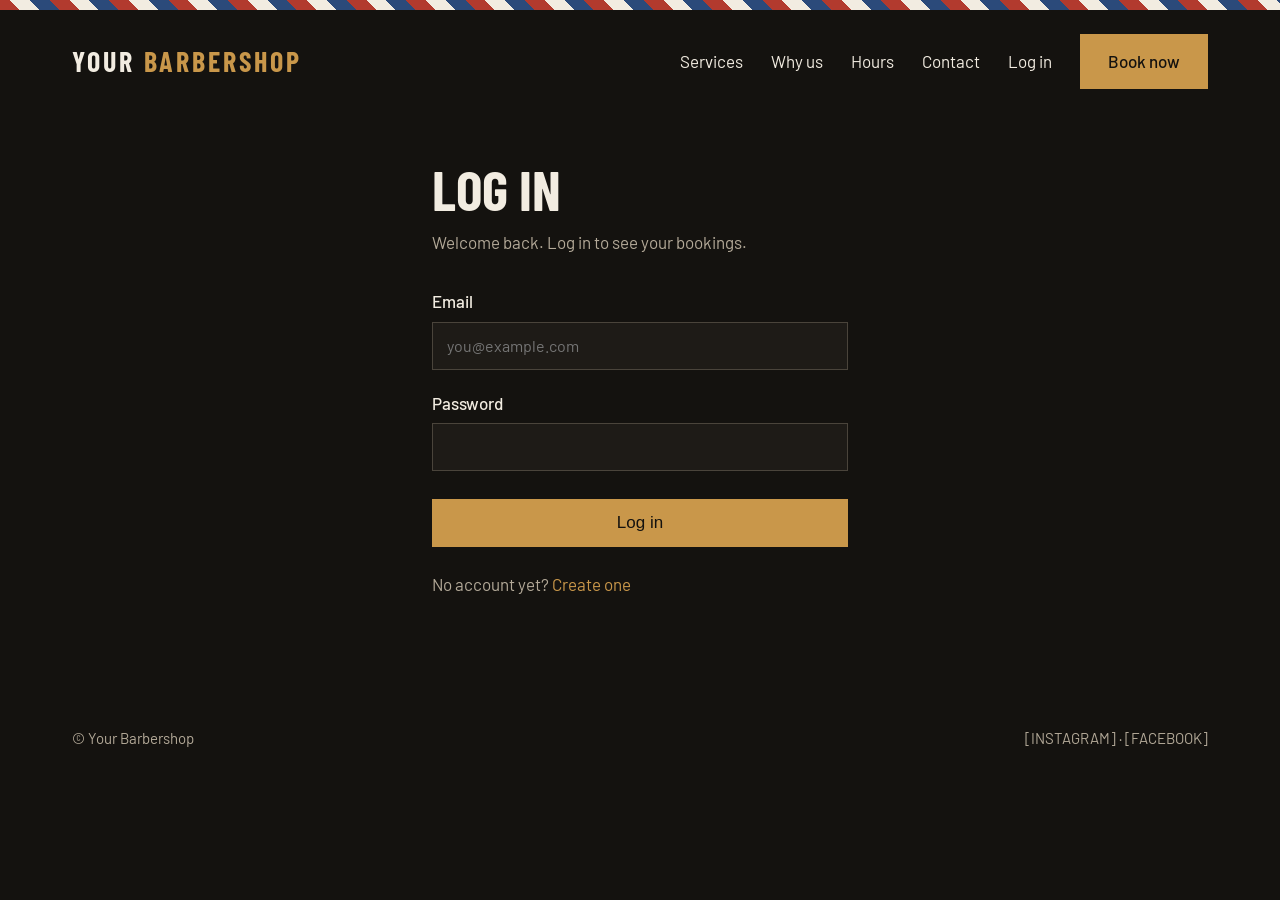
==== pages/account.html @ e2cb4f26 "Add booking, accounts, admin page, restructure scripts" ====
<!DOCTYPE html>
<html lang="en">
<head>
  <meta charset="utf-8">
  <meta name="viewport" content="width=device-width, initial-scale=1">
  <title>My account – Your Barbershop</title>
  <link rel="preconnect" href="https://fonts.googleapis.com">
  <link rel="preconnect" href="https://fonts.gstatic.com" crossorigin>
  <link href="https://fonts.googleapis.com/css2?family=Barlow+Condensed:wght@500;700&family=Barlow:wght@400;500&display=swap" rel="stylesheet">
  <link rel="stylesheet" href="../assets/css/style.css">
</head>
<body class="page">

  <div class="page__stripe"></div>

  <header class="header">
    <div class="header__inner">
      <a class="header__logo" href="../index.html">Your <span class="header__logo-accent">Barbershop</span></a>
      <button class="header__toggle" type="button" aria-label="Open menu" aria-expanded="false" aria-controls="menu">
        <span class="header__toggle-bar"></span>
        <span class="header__toggle-bar"></span>
        <span class="header__toggle-bar"></span>
      </button>
      <nav class="header__nav" id="menu">
        <a class="header__link" href="../index.html#services">Services</a>
        <a class="header__link" href="../index.html#why-us">Why us</a>
        <a class="header__link" href="../index.html#hours">Hours</a>
        <a class="header__link" href="../index.html#contact">Contact</a>
        <a class="header__link" href="account.html">Account</a>
        <a class="btn btn--primary header__button" href="booking.html">Book now</a>
      </nav>
    </div>
  </header>

  <main class="account">
    <div class="account__inner">
      <h1 class="account__title">My account</h1>

      <div class="account__details" data-account hidden>
        <section class="account__section">
          <h2 class="account__heading">Upcoming bookings</h2>
          <div id="upcoming-list"></div>
        </section>

        <ul class="account__list">
          <li class="account__item"><span class="account__label">Name</span><span class="account__value" data-field="name"></span></li>
          <li class="account__item"><span class="account__label">Email</span><span class="account__value" data-field="email"></span></li>
          <li class="account__item"><span class="account__label">Phone</span><span class="account__value" data-field="phone"></span></li>
        </ul>
        <button class="btn btn--outline account__logout" type="button" id="logout">Log out</button>

        <section class="account__section account__section--history">
          <h2 class="account__heading">Booking history</h2>
          <div id="history-list"></div>
        </section>
      </div>
    </div>
  </main>

  <footer class="footer">
    <div class="footer__inner">
      <span>© Your Barbershop</span>
      <span>[INSTAGRAM] · [FACEBOOK]</span>
    </div>
  </footer>

  <script src="../assets/js/common.js"></script>
  <script src="../assets/js/header.js"></script>
  <script src="../assets/js/account.js"></script>
</body>
</html>
---- assets/css/style.css ----
/* ===== Minimal reset ===== */

*,
*::before,
*::after {
  box-sizing: border-box;
}

body,
h1,
h2,
h3,
p {
  margin: 0;
}

a {
  color: inherit;
  text-decoration: none;
}

/* ===== Page ===== */

.page {
  background-color: #14120f;
  color: #f2ece1;
  font-family: 'Barlow', sans-serif;
  font-size: 17px;
  line-height: 1.6;
}

.page__stripe {
  height: 10px;
  background: repeating-linear-gradient(
    45deg,
    #b23a2e 0 14px,
    #f2ece1 14px 28px,
    #2b4a7a 28px 42px
  );
}

/* ===== Button ===== */

.btn {
  display: inline-block;
  padding: 14px 28px;
  font-weight: 500;
  text-align: center;
  transition: background-color 0.2s, color 0.2s, border-color 0.2s;
}

.btn--primary {
  background-color: #c9974a;
  color: #14120f;
  border: 0;
  cursor: pointer;
}

.btn--primary:hover {
  background-color: #e3b56d;
}

.btn--outline {
  border: 1px solid #4a443b;
  color: #f2ece1;
}

.btn--outline:hover {
  border-color: #c9974a;
  color: #c9974a;
}

/* ===== Status (open / closed) ===== */

.status {
  display: inline-block;
  margin-bottom: 20px;
  padding: 6px 14px;
  border: 1px solid #4a443b;
  font-size: 15px;
  color: #b3a998;
}

.status--open {
  border-color: #4f9a62;
  color: #7fd195;
}

.status--closed {
  border-color: #b23a2e;
  color: #ec8a7f;
}

/* ===== Header ===== */

.header__inner {
  position: relative;
  max-width: 1200px;
  margin: 0 auto;
  padding: 24px 32px;
  display: flex;
  align-items: center;
  justify-content: space-between;
  gap: 16px;
}

.header__logo {
  font-family: 'Barlow Condensed', sans-serif;
  font-weight: 700;
  font-size: 28px;
  letter-spacing: 3px;
  text-transform: uppercase;
}

.header__logo-accent {
  color: #c9974a;
}

.header__nav {
  display: flex;
  align-items: center;
  gap: 28px;
}

.header__link:hover {
  color: #c9974a;
}

.header__toggle {
  display: none;
  width: 48px;
  height: 48px;
  padding: 0;
  border: 1px solid #4a443b;
  background: none;
  cursor: pointer;
  flex-direction: column;
  align-items: center;
  justify-content: center;
  gap: 5px;
}

.header__toggle-bar {
  display: block;
  width: 22px;
  height: 2px;
  background-color: #f2ece1;
}

/* ===== Hero ===== */

.hero__inner {
  max-width: 1200px;
  margin: 0 auto;
  padding: 48px 32px 96px;
  display: grid;
  grid-template-columns: repeat(auto-fit, minmax(320px, 1fr));
  align-items: center;
  gap: 56px;
}

.hero__eyebrow {
  font-family: 'Barlow Condensed', sans-serif;
  font-weight: 500;
  font-size: 18px;
  letter-spacing: 4px;
  text-transform: uppercase;
  color: #c9974a;
}

.hero__title {
  margin: 16px 0 24px;
  font-family: 'Barlow Condensed', sans-serif;
  font-weight: 700;
  font-size: clamp(48px, 8vw, 96px);
  line-height: 0.95;
  text-transform: uppercase;
}

.hero__text {
  max-width: 480px;
  margin-bottom: 36px;
  color: #b3a998;
}

.hero__actions {
  display: flex;
  flex-wrap: wrap;
  gap: 16px;
}

.hero__photo {
  min-height: 440px;
  display: flex;
  align-items: center;
  justify-content: center;
  border: 1px solid #4a443b;
  background-color: #1e1b17;
  color: #b3a998;
  font-family: 'Barlow Condensed', sans-serif;
  font-size: 20px;
  letter-spacing: 3px;
  text-transform: uppercase;
}

/* ===== Section ===== */

.section {
  padding: 88px 32px;
}

.section--alt {
  background-color: #1e1b17;
}

.section__inner {
  max-width: 1200px;
  margin: 0 auto;
}

.section__title {
  margin-bottom: 48px;
  font-family: 'Barlow Condensed', sans-serif;
  font-weight: 700;
  font-size: clamp(36px, 5vw, 56px);
  line-height: 1;
  text-transform: uppercase;
}

/* ===== Features ===== */

.features__grid {
  display: grid;
  grid-template-columns: repeat(auto-fit, minmax(260px, 1fr));
  gap: 48px;
}

.feature__number {
  font-family: 'Barlow Condensed', sans-serif;
  font-weight: 700;
  font-size: 48px;
  line-height: 1;
  color: #c9974a;
}

.feature__title {
  margin: 8px 0;
  font-family: 'Barlow Condensed', sans-serif;
  font-weight: 700;
  font-size: 26px;
  text-transform: uppercase;
}

.feature__text {
  color: #b3a998;
}

/* ===== Hours + contact ===== */

.contact__grid {
  display: grid;
  grid-template-columns: repeat(auto-fit, minmax(300px, 1fr));
  gap: 56px;
}

.section__title--compact {
  margin-bottom: 24px;
}

.contact__button {
  margin-top: 24px;
}

/* ===== Quick contact ===== */

.quick {
  display: flex;
  flex-wrap: wrap;
  gap: 12px;
  margin-top: 24px;
}

.quick__link {
  min-height: 48px;
  padding: 12px 24px;
  border: 1px solid #4a443b;
  display: inline-flex;
  align-items: center;
  transition: border-color 0.2s, color 0.2s;
}

.quick__link:hover {
  border-color: #c9974a;
  color: #c9974a;
}

.quick-bar {
  display: none;
}

/* ===== Booking page ===== */

.booking__inner {
  max-width: 640px;
  margin: 0 auto;
  padding: 48px 32px 96px;
}

.booking__title {
  margin-bottom: 16px;
  font-family: 'Barlow Condensed', sans-serif;
  font-weight: 700;
  font-size: clamp(40px, 7vw, 64px);
  line-height: 1;
  text-transform: uppercase;
}

/* ===== Form ===== */

.form__field {
  margin-bottom: 20px;
}

.form__row {
  display: grid;
  grid-template-columns: 1fr 1fr;
  gap: 16px;
}

.form__label {
  display: block;
  margin-bottom: 6px;
  font-weight: 500;
}

.form__input {
  width: 100%;
  min-height: 48px;
  padding: 12px 14px;
  border: 1px solid #4a443b;
  border-radius: 0;
  background-color: #1e1b17;
  color: #f2ece1;
  font-family: 'Barlow', sans-serif;
  font-size: 16px;
}

.form__input:focus {
  outline: 2px solid #c9974a;
  outline-offset: 0;
}

.form__input:disabled {
  opacity: 0.5;
}

.form__input--textarea {
  resize: vertical;
}

.form__input--invalid {
  border-color: #ec8a7f;
}

.form__error {
  min-height: 0;
  margin-top: 4px;
  font-size: 14px;
  color: #ec8a7f;
}

.form__submit {
  width: 100%;
  margin-top: 8px;
  font-size: 17px;
}

.form__message {
  margin-top: 20px;
  color: #7fd195;
}

.form__message--error {
  color: #ec8a7f;
}

/* ===== Footer ===== */

.footer__inner {
  max-width: 1200px;
  margin: 0 auto;
  padding: 32px;
  display: flex;
  flex-wrap: wrap;
  justify-content: space-between;
  gap: 16px;
  font-size: 15px;
  color: #b3a998;
}

/* ===== Tablet and mobile ===== */

@media (max-width: 768px) {
  .page {
    padding-bottom: 64px;
  }

  .header__inner {
    padding: 16px 20px;
  }

  .header__logo {
    font-size: 22px;
    letter-spacing: 2px;
  }

  .header__toggle {
    display: flex;
  }

  .header__nav {
    display: none;
    position: absolute;
    top: 100%;
    left: 0;
    right: 0;
    z-index: 10;
    flex-direction: column;
    align-items: stretch;
    gap: 0;
    background-color: #1e1b17;
    border-top: 1px solid #4a443b;
    border-bottom: 1px solid #4a443b;
  }

  .header__nav--open {
    display: flex;
  }

  .header__link {
    padding: 16px 20px;
    border-bottom: 1px solid #4a443b;
  }

  .header__button {
    margin: 16px 20px;
  }

  .hero__inner {
    padding: 32px 20px 56px;
    gap: 32px;
  }

  .hero__photo {
    min-height: 260px;
  }

  .hero__button {
    flex: 1 1 100%;
  }

  .section {
    padding: 56px 20px;
  }

  .section__title {
    margin-bottom: 32px;
  }

  .features__grid {
    gap: 32px;
  }

  .contact__grid {
    gap: 40px;
  }

  .contact__button {
    display: block;
  }

  .quick {
    display: none;
  }

  .quick-bar {
    position: fixed;
    left: 0;
    right: 0;
    bottom: 0;
    z-index: 20;
    display: flex;
    background-color: #1e1b17;
    border-top: 1px solid #4a443b;
  }

  .quick-bar__link {
    flex: 1;
    min-height: 56px;
    display: flex;
    align-items: center;
    justify-content: center;
    font-weight: 500;
    border-right: 1px solid #4a443b;
  }

  .quick-bar__link:last-child {
    border-right: 0;
  }

  .booking__inner {
    padding: 32px 20px 64px;
  }

  .form__row {
    grid-template-columns: 1fr;
    gap: 0;
  }

  .footer__inner {
    padding: 24px 20px;
  }
}

/* ===== Price list ===== */

.price-list {
  border-top: 1px solid #4a443b;
}

.price-list__item {
  display: grid;
  grid-template-columns: 1fr auto auto auto;
  align-items: center;
  gap: 24px;
  padding: 24px 0;
  border-bottom: 1px solid #4a443b;
}

.price-list__name {
  font-family: 'Barlow Condensed', sans-serif;
  font-weight: 700;
  font-size: 28px;
  text-transform: uppercase;
}

.price-list__badge {
  display: inline-block;
  margin-left: 12px;
  padding: 2px 10px;
  background-color: #c9974a;
  color: #14120f;
  font-family: 'Barlow', sans-serif;
  font-size: 13px;
  font-weight: 500;
  letter-spacing: 1px;
  vertical-align: middle;
}

.price-list__description {
  color: #b3a998;
}

.price-list__duration {
  color: #b3a998;
  white-space: nowrap;
}

.price-list__price {
  min-width: 90px;
  text-align: right;
  font-family: 'Barlow Condensed', sans-serif;
  font-weight: 700;
  font-size: 28px;
  color: #c9974a;
  white-space: nowrap;
}

.btn--small {
  padding: 10px 24px;
}

.services__note {
  margin-top: 24px;
  font-size: 15px;
  color: #b3a998;
}

/* ===== Opening hours ===== */

.hours__row {
  display: flex;
  justify-content: space-between;
  padding: 12px 14px;
  border-bottom: 1px solid #4a443b;
}

.hours__row--today {
  background-color: #14120f;
  outline: 1px solid #c9974a;
  outline-offset: -1px;
}

.hours__time {
  color: #c9974a;
}

.hours__note {
  margin-top: 16px;
  font-size: 14px;
  color: #b3a998;
}

/* ===== Contact details ===== */

.contact__list {
  margin: 0 0 24px;
  padding: 0;
  list-style: none;
}

.contact__item {
  display: flex;
  flex-wrap: wrap;
  justify-content: space-between;
  gap: 4px 16px;
  padding: 12px 0;
  border-bottom: 1px solid #4a443b;
}

.contact__label {
  color: #b3a998;
}

.contact__value {
  text-align: right;
}

.contact__link {
  color: #c9974a;
}

.contact__link:hover {
  color: #e3b56d;
}

.contact__map {
  display: block;
  width: 100%;
  height: 280px;
  margin-top: 24px;
  border: 1px solid #4a443b;
}

@media (max-width: 768px) {
  .price-list__item {
    grid-template-columns: 1fr auto;
    gap: 12px 16px;
    padding: 20px 0;
  }

  .price-list__info,
  .price-list__button {
    grid-column: 1 / -1;
  }

  .price-list__name {
    font-size: 24px;
  }

  .price-list__badge {
    display: block;
    width: fit-content;
    margin: 6px 0 0;
  }

  .price-list__price {
    min-width: 0;
  }

  .contact__value {
    text-align: left;
  }

  .contact__map {
    height: 220px;
  }
}

/* ===== Auth pages ===== */

.auth__inner {
  max-width: 480px;
  margin: 0 auto;
  padding: 48px 32px 96px;
}

.auth__title {
  margin-bottom: 12px;
  font-family: 'Barlow Condensed', sans-serif;
  font-weight: 700;
  font-size: clamp(40px, 7vw, 56px);
  line-height: 1;
  text-transform: uppercase;
}

.auth__text {
  margin-bottom: 32px;
  color: #b3a998;
}

.auth__switch {
  margin-top: 24px;
  color: #b3a998;
}

.auth__link {
  color: #c9974a;
}

.auth__link:hover {
  color: #e3b56d;
}

@media (max-width: 768px) {
  .auth__inner {
    padding: 32px 20px 64px;
  }
}

/* ===== Account page ===== */

.account__inner {
  max-width: 560px;
  margin: 0 auto;
  padding: 48px 32px 96px;
}

.account__title {
  margin-bottom: 32px;
  font-family: 'Barlow Condensed', sans-serif;
  font-weight: 700;
  font-size: clamp(40px, 7vw, 56px);
  line-height: 1;
  text-transform: uppercase;
}

.account__list {
  margin: 0 0 32px;
  padding: 0;
  list-style: none;
  border-top: 1px solid #4a443b;
}

.account__item {
  display: flex;
  flex-wrap: wrap;
  justify-content: space-between;
  gap: 4px 16px;
  padding: 16px 0;
  border-bottom: 1px solid #4a443b;
}

.account__label {
  color: #b3a998;
}

.account__value {
  word-break: break-word;
}

.account__logout {
  background: none;
  cursor: pointer;
  font-family: 'Barlow', sans-serif;
  font-size: 17px;
}

@media (max-width: 768px) {
  .account__inner {
    padding: 32px 20px 64px;
  }

  .account__logout {
    width: 100%;
  }
}

/* ===== Admin page ===== */

.admin__bar {
  display: flex;
  flex-wrap: wrap;
  align-items: center;
  justify-content: space-between;
  gap: 16px;
  padding: 20px 32px;
  background-color: #1e1b17;
  border-bottom: 1px solid #4a443b;
}

.admin__title {
  font-family: 'Barlow Condensed', sans-serif;
  font-weight: 700;
  font-size: 32px;
  letter-spacing: 3px;
  text-transform: uppercase;
}

.admin__tools {
  display: flex;
  flex-wrap: wrap;
  align-items: center;
  gap: 12px;
}

.admin__live {
  font-size: 15px;
  color: #7fd195;
}

.admin__live--error {
  color: #ec8a7f;
}

.admin__button {
  display: inline-flex;
  align-items: center;
  min-height: 44px;
  padding: 10px 20px;
  border: 1px solid #4a443b;
  background: none;
  color: #f2ece1;
  font-family: 'Barlow', sans-serif;
  font-size: 16px;
  cursor: pointer;
}

.admin__button:hover {
  border-color: #c9974a;
  color: #c9974a;
}

.admin__button--on {
  border-color: #7fd195;
  color: #7fd195;
}

.admin__banner {
  display: none;
  flex-wrap: wrap;
  align-items: center;
  justify-content: space-between;
  gap: 12px;
  padding: 16px 32px;
  background-color: #c9974a;
  color: #14120f;
  font-size: 18px;
  font-weight: 500;
}

.admin__banner--visible {
  display: flex;
}

.admin__banner-button {
  min-height: 40px;
  padding: 8px 20px;
  border: 1px solid #14120f;
  background: none;
  color: #14120f;
  font-family: 'Barlow', sans-serif;
  font-size: 16px;
  cursor: pointer;
}

.admin__content {
  max-width: 960px;
  margin: 0 auto;
  padding: 16px 32px 64px;
}

.admin__day-title {
  margin: 32px 0 16px;
  font-family: 'Barlow Condensed', sans-serif;
  font-weight: 700;
  font-size: 36px;
  text-transform: uppercase;
}

.admin__empty {
  margin-top: 32px;
  color: #b3a998;
}

.admin__error {
  margin-top: 32px;
  color: #ec8a7f;
}

.booking-card {
  display: grid;
  grid-template-columns: 110px 1fr auto;
  align-items: center;
  gap: 16px 24px;
  margin-bottom: 12px;
  padding: 20px;
  border: 1px solid #4a443b;
  background-color: #1e1b17;
}

.booking-card--pending {
  border-left: 6px solid #c9974a;
}

.booking-card--confirmed {
  border-left: 6px solid #7fd195;
}

.booking-card--cancelled {
  border-left: 6px solid #ec8a7f;
  opacity: 0.5;
}

.booking-card--new {
  outline: 3px solid #c9974a;
  background-color: #2a241b;
}

.booking-card__time {
  font-family: 'Barlow Condensed', sans-serif;
  font-weight: 700;
  font-size: 40px;
  line-height: 1;
  color: #c9974a;
}

.booking-card__until {
  display: block;
  margin-top: 4px;
  font-family: 'Barlow', sans-serif;
  font-size: 14px;
  font-weight: 400;
  color: #b3a998;
}

.booking-card__service {
  font-size: 20px;
  font-weight: 500;
}

.booking-card__badge {
  display: inline-block;
  margin-left: 10px;
  padding: 2px 10px;
  border: 1px solid #b3a998;
  font-size: 13px;
  font-weight: 400;
  letter-spacing: 1px;
  text-transform: uppercase;
  color: #b3a998;
  vertical-align: middle;
}

.booking-card__phone {
  color: #c9974a;
}

.booking-card__comment {
  margin-top: 4px;
  font-style: italic;
  color: #b3a998;
}

.booking-card__actions {
  display: flex;
  flex-wrap: wrap;
  gap: 8px;
}

.booking-card__button {
  font-family: 'Barlow', sans-serif;
  font-size: 16px;
  cursor: pointer;
}

.btn--danger {
  border: 1px solid #ec8a7f;
  background: none;
  color: #ec8a7f;
}

.btn--danger:hover {
  background-color: #ec8a7f;
  color: #14120f;
}

@media (max-width: 768px) {
  .admin__bar {
    padding: 16px 20px;
  }

  .admin__banner {
    padding: 16px 20px;
  }

  .admin__content {
    padding: 8px 20px 48px;
  }

  .booking-card {
    grid-template-columns: 1fr;
    gap: 10px;
  }

  .booking-card__button {
    flex: 1;
  }
}

/* ===== Account: bookings ===== */

.account__section {
  margin-bottom: 40px;
}

.account__section--history {
  margin-top: 56px;
  margin-bottom: 0;
}

.account__heading {
  margin-bottom: 16px;
  font-family: 'Barlow Condensed', sans-serif;
  font-weight: 700;
  font-size: 28px;
  text-transform: uppercase;
}

.account__empty {
  color: #b3a998;
}

.account__link {
  color: #c9974a;
}

.account__link:hover {
  color: #e3b56d;
}

.visit {
  display: grid;
  grid-template-columns: 1fr auto;
  gap: 4px 16px;
  margin-bottom: 10px;
  padding: 16px;
  border: 1px solid #4a443b;
  border-left: 6px solid #c9974a;
  background-color: #1e1b17;
}

.visit--confirmed {
  border-left-color: #7fd195;
}

.visit--cancelled {
  border-left-color: #ec8a7f;
  opacity: 0.6;
}

.visit__when {
  font-weight: 500;
}

.visit__status {
  font-size: 14px;
  color: #b3a998;
  text-align: right;
}

.visit__service {
  grid-column: 1 / -1;
  color: #b3a998;
}

@media (max-width: 768px) {
  .visit {
    grid-template-columns: 1fr;
  }

  .visit__status {
    text-align: left;
  }
}

/* ===== Admin: tabs, search, history ===== */
.admin__toolbar {
  max-width: 960px;
  margin: 0 auto;
  padding: 24px 32px 0;
  display: flex;
  flex-wrap: wrap;
  align-items: center;
  gap: 12px;
}

.admin__tab {
  min-height: 44px;
  padding: 10px 24px;
  border: 1px solid #4a443b;
  background: none;
  color: #f2ece1;
  font-family: 'Barlow', sans-serif;
  font-size: 17px;
  cursor: pointer;
}

.admin__tab:hover {
  border-color: #c9974a;
  color: #c9974a;
}

.admin__tab--active,
.admin__tab--active:hover {
  border-color: #c9974a;
  background-color: #c9974a;
  color: #14120f;
}

.admin__search {
  flex: 1 1 260px;
  min-height: 44px;
  padding: 10px 14px;
  border: 1px solid #4a443b;
  border-radius: 0;
  background-color: #1e1b17;
  color: #f2ece1;
  font-family: 'Barlow', sans-serif;
  font-size: 16px;
}

.admin__search:focus {
  outline: 2px solid #c9974a;
}

.admin__more {
  display: block;
  margin: 24px auto 0;
}

.booking-card__meta {
  margin-top: 6px;
  font-size: 14px;
  color: #b3a998;
}

@media (max-width: 768px) {
  .admin__toolbar {
    padding: 16px 20px 0;
  }

  .admin__tab {
    flex: 1;
  }
}
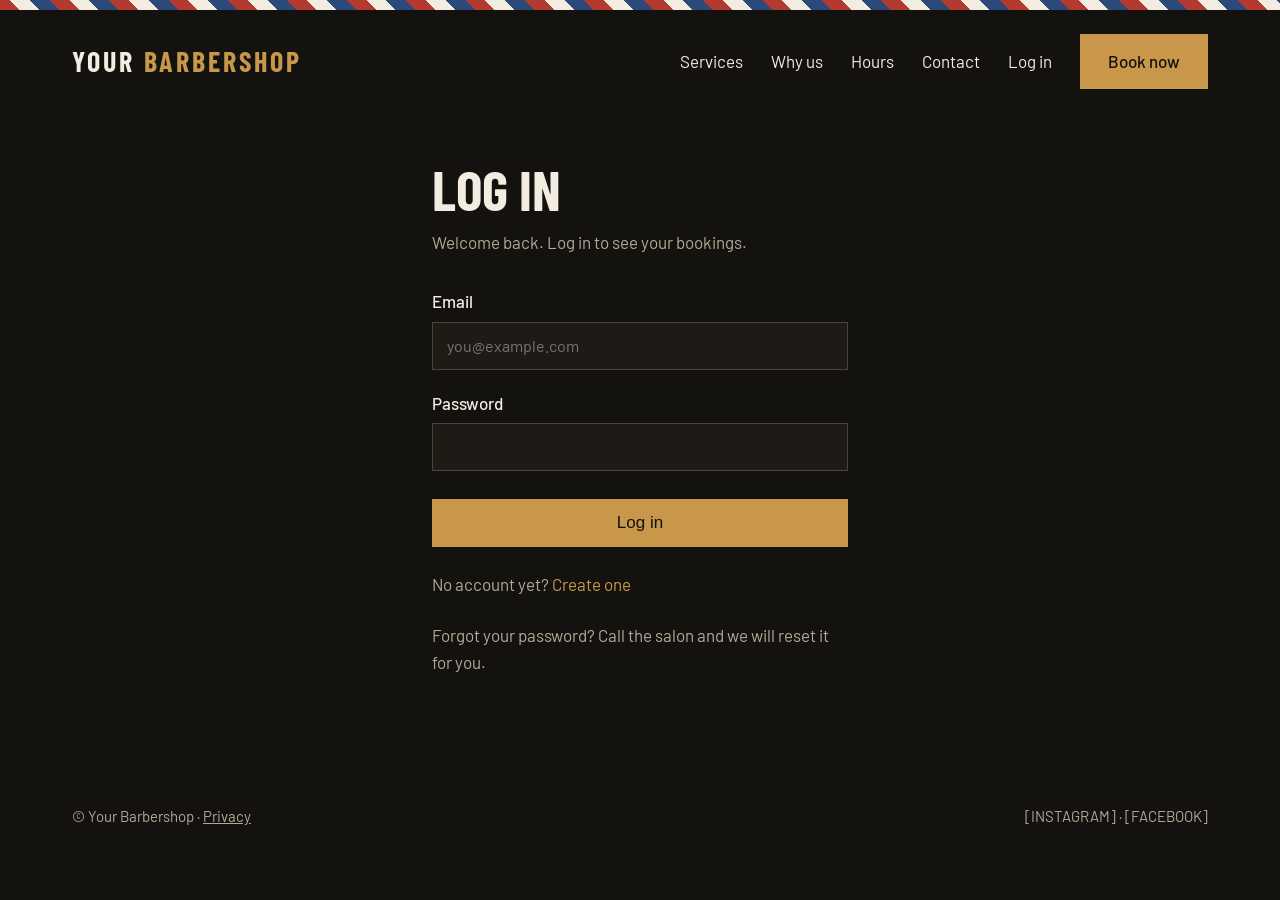
==== commit b7803e1e: "Add admin tools, client cancel, privacy and 404 pages" ====
--- a/pages/account.html
+++ b/pages/account.html
@@ -3,6 +3,8 @@
 <head>
   <meta charset="utf-8">
   <meta name="viewport" content="width=device-width, initial-scale=1">
+  <link rel="icon" href="data:image/svg+xml,%3Csvg xmlns='http://www.w3.org/2000/svg' viewBox='0 0 32 32'%3E%3Crect width='32' height='32' fill='%2314120f'/%3E%3Ctext x='16' y='23' font-size='20' font-weight='700' text-anchor='middle' fill='%23c9974a' font-family='sans-serif'%3EB%3C/text%3E%3C/svg%3E">
+  <meta name="robots" content="noindex">
   <title>My account – Your Barbershop</title>
   <link rel="preconnect" href="https://fonts.googleapis.com">
   <link rel="preconnect" href="https://fonts.gstatic.com" crossorigin>
@@ -59,7 +61,7 @@
 
   <footer class="footer">
     <div class="footer__inner">
-      <span>© Your Barbershop</span>
+      <span>© Your Barbershop · <a class="footer__link" href="privacy.html">Privacy</a></span>
       <span>[INSTAGRAM] · [FACEBOOK]</span>
     </div>
   </footer>
--- a/assets/css/style.css
+++ b/assets/css/style.css
@@ -1164,3 +1164,339 @@
     flex: 1;
   }
 }
+
+/* ===== Hidden elements ===== */
+[hidden] {
+  display: none !important;
+}
+
+/* ===== Admin: forms and panels ===== */
+.admin__panel {
+  margin-top: 24px;
+  padding: 24px;
+  border: 1px solid #4a443b;
+  background-color: #1e1b17;
+}
+
+.admin__heading {
+  margin: 8px 0 12px;
+  font-family: 'Barlow Condensed', sans-serif;
+  font-weight: 700;
+  font-size: 28px;
+  text-transform: uppercase;
+}
+
+.admin__hint {
+  margin-bottom: 16px;
+  font-size: 15px;
+  color: #b3a998;
+}
+
+.admin__check {
+  display: inline-flex;
+  align-items: center;
+  gap: 8px;
+  min-height: 44px;
+  cursor: pointer;
+}
+
+.admin__hours-row {
+  display: grid;
+  grid-template-columns: 130px auto 1fr 1fr;
+  align-items: center;
+  gap: 12px;
+  padding: 8px 0;
+  border-bottom: 1px solid #4a443b;
+}
+
+.admin__hours-day {
+  font-weight: 500;
+}
+
+.admin__service {
+  display: grid;
+  grid-template-columns: repeat(auto-fit, minmax(150px, 1fr));
+  align-items: end;
+  gap: 12px;
+  padding: 16px 0;
+  border-bottom: 1px solid #4a443b;
+}
+
+.admin__service-actions {
+  display: flex;
+  flex-wrap: wrap;
+  gap: 12px;
+  margin: 16px 0;
+}
+
+.admin__block {
+  display: flex;
+  flex-wrap: wrap;
+  align-items: center;
+  justify-content: space-between;
+  gap: 12px;
+  padding: 14px 0;
+  border-bottom: 1px solid #4a443b;
+}
+
+@media (max-width: 768px) {
+  .admin__panel {
+    padding: 16px;
+  }
+
+  .admin__hours-row {
+    grid-template-columns: 1fr 1fr;
+  }
+
+  .admin__hours-day {
+    grid-column: 1 / -1;
+  }
+}
+
+/* ===== Booking statuses ===== */
+.booking-card--completed {
+  border-left: 6px solid #7fd195;
+  opacity: 0.8;
+}
+
+.booking-card--no_show {
+  border-left: 6px solid #ec8a7f;
+  opacity: 0.8;
+}
+
+.visit--completed {
+  border-left-color: #7fd195;
+}
+
+.visit--no_show {
+  border-left-color: #ec8a7f;
+  opacity: 0.7;
+}
+
+.visit__actions {
+  grid-column: 1 / -1;
+  margin-top: 8px;
+}
+
+.visit__button {
+  font-family: 'Barlow', sans-serif;
+  font-size: 15px;
+  cursor: pointer;
+}
+
+.account__note {
+  margin-top: 12px;
+  font-size: 14px;
+  color: #b3a998;
+}
+
+/* ===== Privacy and 404 pages ===== */
+.legal__inner {
+  max-width: 720px;
+  margin: 0 auto;
+  padding: 48px 32px 96px;
+}
+
+.legal__title {
+  margin-bottom: 24px;
+  font-family: 'Barlow Condensed', sans-serif;
+  font-weight: 700;
+  font-size: clamp(40px, 7vw, 56px);
+  line-height: 1;
+  text-transform: uppercase;
+}
+
+.legal__heading {
+  margin: 32px 0 8px;
+  font-family: 'Barlow Condensed', sans-serif;
+  font-weight: 700;
+  font-size: 26px;
+  text-transform: uppercase;
+}
+
+.legal__text {
+  margin-bottom: 16px;
+  color: #b3a998;
+}
+
+.footer__link {
+  text-decoration: underline;
+}
+
+.footer__link:hover {
+  color: #c9974a;
+}
+
+@media (max-width: 768px) {
+  .legal__inner {
+    padding: 32px 20px 64px;
+  }
+}
+
+/* ===== Hidden elements ===== */
+[hidden] {
+  display: none !important;
+}
+
+/* ===== Admin: forms and panels ===== */
+.admin__panel {
+  margin-top: 24px;
+  padding: 24px;
+  border: 1px solid #4a443b;
+  background-color: #1e1b17;
+}
+
+.admin__heading {
+  margin: 8px 0 12px;
+  font-family: 'Barlow Condensed', sans-serif;
+  font-weight: 700;
+  font-size: 28px;
+  text-transform: uppercase;
+}
+
+.admin__hint {
+  margin-bottom: 16px;
+  font-size: 15px;
+  color: #b3a998;
+}
+
+.admin__check {
+  display: inline-flex;
+  align-items: center;
+  gap: 8px;
+  min-height: 44px;
+  cursor: pointer;
+}
+
+.admin__hours-row {
+  display: grid;
+  grid-template-columns: 130px auto 1fr 1fr;
+  align-items: center;
+  gap: 12px;
+  padding: 8px 0;
+  border-bottom: 1px solid #4a443b;
+}
+
+.admin__hours-day {
+  font-weight: 500;
+}
+
+.admin__service {
+  display: grid;
+  grid-template-columns: repeat(auto-fit, minmax(150px, 1fr));
+  align-items: end;
+  gap: 12px;
+  padding: 16px 0;
+  border-bottom: 1px solid #4a443b;
+}
+
+.admin__service-actions {
+  display: flex;
+  flex-wrap: wrap;
+  gap: 12px;
+  margin: 16px 0;
+}
+
+.admin__block {
+  display: flex;
+  flex-wrap: wrap;
+  align-items: center;
+  justify-content: space-between;
+  gap: 12px;
+  padding: 14px 0;
+  border-bottom: 1px solid #4a443b;
+}
+
+@media (max-width: 768px) {
+  .admin__panel {
+    padding: 16px;
+  }
+
+  .admin__hours-row {
+    grid-template-columns: 1fr 1fr;
+  }
+
+  .admin__hours-day {
+    grid-column: 1 / -1;
+  }
+}
+
+/* ===== Booking statuses ===== */
+.booking-card--completed {
+  border-left: 6px solid #7fd195;
+  opacity: 0.8;
+}
+
+.booking-card--no_show {
+  border-left: 6px solid #ec8a7f;
+  opacity: 0.8;
+}
+
+.visit--completed {
+  border-left-color: #7fd195;
+}
+
+.visit--no_show {
+  border-left-color: #ec8a7f;
+  opacity: 0.7;
+}
+
+.visit__actions {
+  grid-column: 1 / -1;
+  margin-top: 8px;
+}
+
+.visit__button {
+  font-family: 'Barlow', sans-serif;
+  font-size: 15px;
+  cursor: pointer;
+}
+
+.account__note {
+  margin-top: 12px;
+  font-size: 14px;
+  color: #b3a998;
+}
+
+/* ===== Privacy and 404 pages ===== */
+.legal__inner {
+  max-width: 720px;
+  margin: 0 auto;
+  padding: 48px 32px 96px;
+}
+
+.legal__title {
+  margin-bottom: 24px;
+  font-family: 'Barlow Condensed', sans-serif;
+  font-weight: 700;
+  font-size: clamp(40px, 7vw, 56px);
+  line-height: 1;
+  text-transform: uppercase;
+}
+
+.legal__heading {
+  margin: 32px 0 8px;
+  font-family: 'Barlow Condensed', sans-serif;
+  font-weight: 700;
+  font-size: 26px;
+  text-transform: uppercase;
+}
+
+.legal__text {
+  margin-bottom: 16px;
+  color: #b3a998;
+}
+
+.footer__link {
+  text-decoration: underline;
+}
+
+.footer__link:hover {
+  color: #c9974a;
+}
+
+@media (max-width: 768px) {
+  .legal__inner {
+    padding: 32px 20px 64px;
+  }
+}
